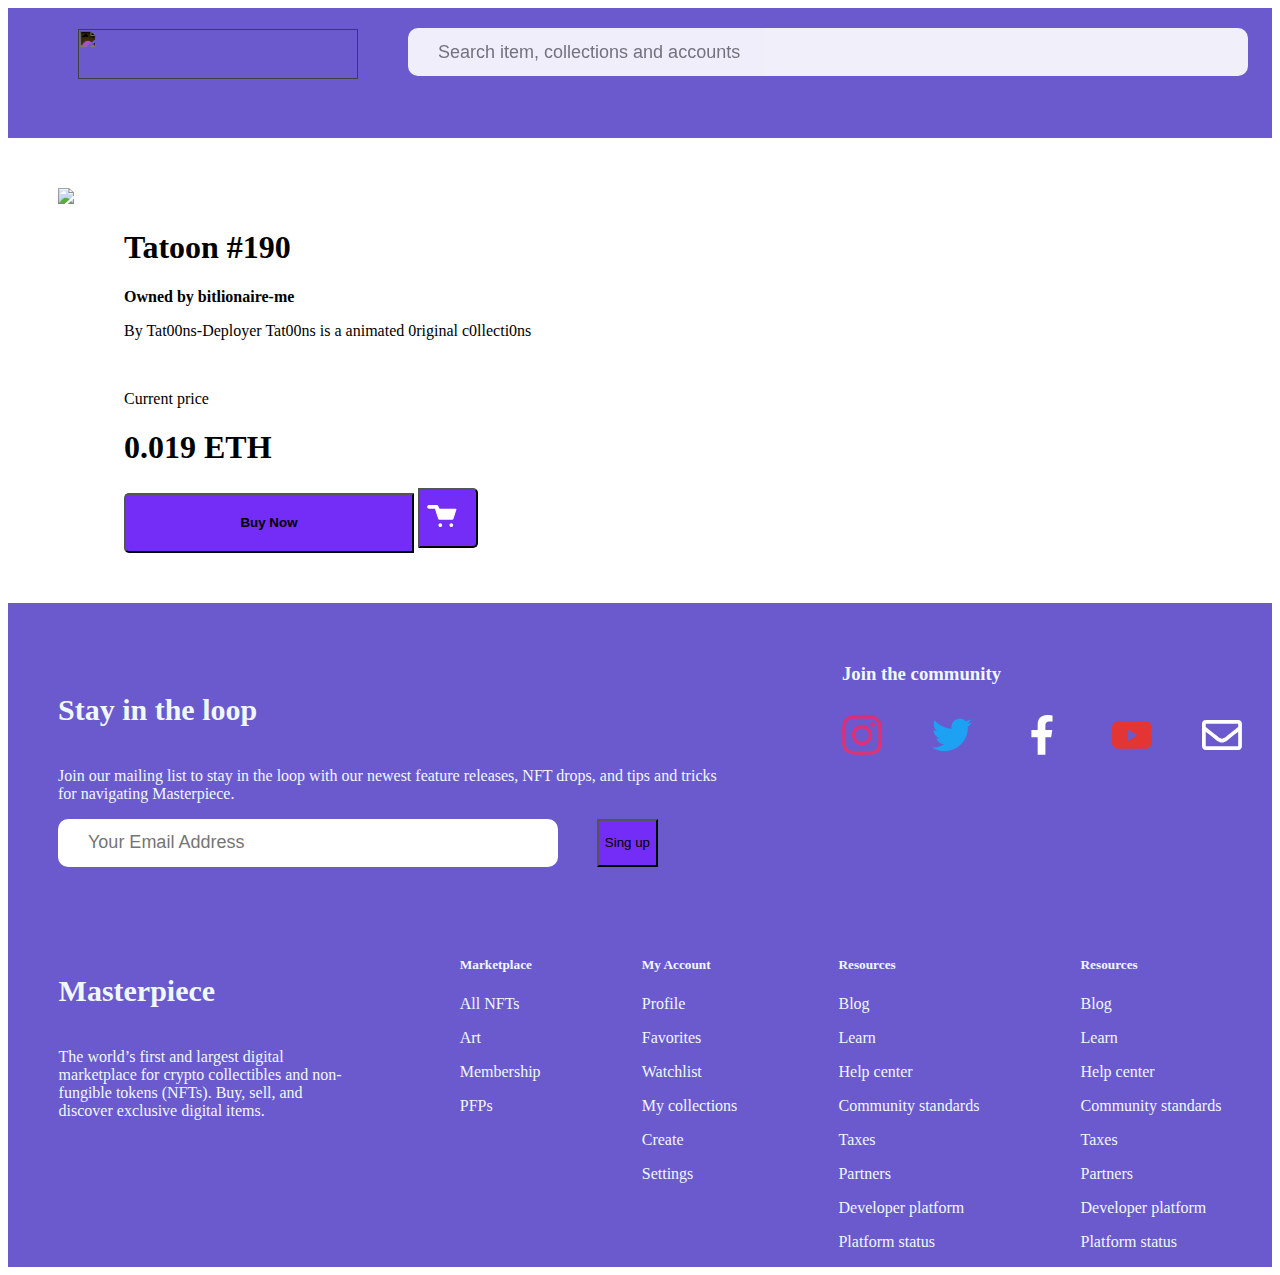
==== product.html @ c7bfcdb1 "Add files via upload" ====
<!DOCTYPE html>
<html lang="en">
<head>
    <meta charset="UTF-8">
    <meta name="viewport" content="width=device-width, initial-scale=1.0">
    <link
      href="https://cdn.jsdelivr.net/npm/bootstrap@5.3.1/dist/css/bootstrap.min.css"
      rel="stylesheet"
      integrity="sha384-4bw+/aepP/YC94hEpVNVgiZdgIC5+VKNBQNGCHeKRQN+PtmoHDEXuppvnDJzQIu9"
      crossorigin="anonymous"
    />
    <link rel="stylesheet" href="style.css" />
    <title>Document</title>
</head>
<body>
    <nav >

        <section class="nav-bar" style="background-color: slateblue;">
          <a href="index.html"><img class="logo"  src="imgs/main/Logo.png" /></a>
        
      

       
        <input
              class="search-input"
              style="opacity: 90%;"
              type="search"
              placeholder="Search item, collections and accounts"
              size="95"
            />

            <div  class="icons" >
              <svg
                class="profile"
                xmlns="http://www.w3.org/2000/svg"
                width="32"
                height="32"
                color="black"
                viewBox="0 0 32 32"
                fill="none"
                filter: invert(100%);
              >
                <path
                  d="M16 0C11.6 0 8 4.48 8 10C8 15.52 11.6 20 16 20C20.4 20 24 15.52 24 10C24 4.48 20.4 0 16 0ZM7.64 20C3.4 20.2 0 23.68 0 28V32H32V28C32 23.68 28.64 20.2 24.36 20C22.2 22.44 19.24 24 16 24C12.76 24 9.8 22.44 7.64 20Z"
                  fill="white"
                />
              </svg>
              <svg
              class="cart"
                xmlns="http://www.w3.org/2000/svg"
                width="43"
                height="32"
                viewBox="0 0 43 32"
                fill="none"
                filter: invert(100%);
              >
                <path
                  d="M2.27316 0.0108183C1.56616 0.123939 0.933045 0.513283 0.513105 1.0932C0.0931657 1.67312 -0.0792032 2.3961 0.0339176 3.10311C0.147038 3.81011 0.536382 4.44322 1.1163 4.86316C1.69622 5.2831 2.4192 5.45547 3.1262 5.34235H11.1235L11.6033 6.67523L13.7893 13.3396L15.9752 20.0041C16.1885 20.6972 17.0948 21.3369 17.7879 21.3369H36.4483C37.1947 21.3369 38.0477 20.6972 38.261 20.0041L42.5795 6.67523C42.7928 5.98213 42.4729 5.34235 41.7265 5.34235H18.0545L16.0285 1.50365C15.8127 1.06305 15.4795 0.690538 15.0656 0.427144C14.6517 0.163751 14.1732 0.0196874 13.6826 0.0108183L3.01957 0.0108183C2.85995 -0.0036061 2.69936 -0.0036061 2.53974 0.0108183C2.4332 0.0044147 2.32638 0.0044147 2.21984 0.0108183L2.27316 0.0108183ZM19.1208 26.6685C17.628 26.6685 16.455 27.8414 16.455 29.3342C16.455 30.8271 17.628 32 19.1208 32C20.6136 32 21.7866 30.8271 21.7866 29.3342C21.7866 27.8414 20.6136 26.6685 19.1208 26.6685ZM35.1154 26.6685C33.6226 26.6685 32.4496 27.8414 32.4496 29.3342C32.4496 30.8271 33.6226 32 35.1154 32C36.6082 32 37.7811 30.8271 37.7811 29.3342C37.7811 27.8414 36.6082 26.6685 35.1154 26.6685Z"
                  fill="white"
                />
              </svg>
            </div>

          </section>
    </nav>

    <main>
        <section class="product">
            <div><img src="imgs/main/main-a.webp"></div>

            <div class="product-info">
                <h1>Tatoon #190</h1>
                <p style="font-weight:700;">Owned by bitlionaire-me</p>
                
                <p>By 
                    Tat00ns-Deployer
                    Tat00ns is a animated 0riginal c0llecti0ns</p>
                    <br>
                <p>Current price</p>
                <h1>0.019 ETH</h1>
                <div>
                    <button id="buy" type="button" class="btn btn-primary" style="background-color: rgb(115, 45, 246);">Buy Now</button>
                    <button id="cart" type="button" class="btn btn-primary" style="background-color: rgb(115, 45, 246);"><svg
                          
                          xmlns="http://www.w3.org/2000/svg"
                          width="43"
                          height="22"
                          viewBox="11 0 40 32"
                          fill="none"
                        >
                          <path
                            d="M2.27316 0.0108183C1.56616 0.123939 0.933045 0.513283 0.513105 1.0932C0.0931657 1.67312 -0.0792032 2.3961 0.0339176 3.10311C0.147038 3.81011 0.536382 4.44322 1.1163 4.86316C1.69622 5.2831 2.4192 5.45547 3.1262 5.34235H11.1235L11.6033 6.67523L13.7893 13.3396L15.9752 20.0041C16.1885 20.6972 17.0948 21.3369 17.7879 21.3369H36.4483C37.1947 21.3369 38.0477 20.6972 38.261 20.0041L42.5795 6.67523C42.7928 5.98213 42.4729 5.34235 41.7265 5.34235H18.0545L16.0285 1.50365C15.8127 1.06305 15.4795 0.690538 15.0656 0.427144C14.6517 0.163751 14.1732 0.0196874 13.6826 0.0108183L3.01957 0.0108183C2.85995 -0.0036061 2.69936 -0.0036061 2.53974 0.0108183C2.4332 0.0044147 2.32638 0.0044147 2.21984 0.0108183L2.27316 0.0108183ZM19.1208 26.6685C17.628 26.6685 16.455 27.8414 16.455 29.3342C16.455 30.8271 17.628 32 19.1208 32C20.6136 32 21.7866 30.8271 21.7866 29.3342C21.7866 27.8414 20.6136 26.6685 19.1208 26.6685ZM35.1154 26.6685C33.6226 26.6685 32.4496 27.8414 32.4496 29.3342C32.4496 30.8271 33.6226 32 35.1154 32C36.6082 32 37.7811 30.8271 37.7811 29.3342C37.7811 27.8414 36.6082 26.6685 35.1154 26.6685Z"
                            fill="white"
                          />
                        </svg></button>
                </div>


            </div>
        </section>
    </main>
    


    <footer >
        <div class="foot">
        <div class="text">
          <h4>Stay in the loop</h4>
          <p>Join our mailing list to stay in the loop with our newest feature releases, NFT drops, and tips and tricks for navigating Masterpiece.</p>
          <div class="login">
            <input
                class="email-input"
                type="search"
                placeholder="Your Email Address"
                size="40"
              />
              <button type="button" class="btn btn-primary" style="background-color: rgb(115, 45, 246);">Sing up</button>
          </div>
          <br>
        </div>
  
        <div class="foot-2">
          <h3>Join the community</h3>
          <div class="comunity">
            <svg class="social-icons" xmlns="http://www.w3.org/2000/svg" width="260" height="260" viewBox="0 0 260 260" fill="none">
              <path d="M86.9929 130.113C86.9929 106.319 106.277 87.0257 130.071 87.0257C153.866 87.0257 173.16 106.319 173.16 130.113C173.16 153.906 153.866 173.2 130.071 173.2C106.277 173.2 86.9929 153.906 86.9929 130.113ZM63.6999 130.113C63.6999 166.768 93.4143 196.481 130.071 196.481C166.728 196.481 196.443 166.768 196.443 130.113C196.443 93.4572 166.728 63.744 130.071 63.744C93.4143 63.744 63.6999 93.4572 63.6999 130.113ZM183.559 61.1125C183.556 69.6785 190.498 76.6254 199.064 76.6288C207.63 76.6322 214.577 69.6909 214.581 61.1249C214.584 52.5589 207.643 45.6121 199.076 45.6086C190.514 45.6126 183.567 52.5506 183.559 61.1125ZM77.8519 235.32C65.25 234.746 58.4004 232.647 53.8486 230.873C47.8139 228.524 43.5081 225.726 38.981 221.205C34.454 216.685 31.6517 212.383 29.3127 206.349C27.5383 201.799 25.4392 194.948 24.8663 182.346C24.2397 168.722 24.1146 164.63 24.1146 130.114C24.1146 95.5976 24.25 91.5164 24.8663 77.881C25.4402 65.2795 27.5548 58.4417 29.3127 53.8786C31.6621 47.8441 34.4602 43.5385 38.981 39.0117C43.5019 34.4848 47.8035 31.6826 53.8486 29.3437C58.3984 27.5694 65.25 25.4703 77.8519 24.8975C91.4765 24.2709 95.5692 24.1458 130.071 24.1458C164.573 24.1458 168.67 24.2812 182.306 24.8975C194.908 25.4714 201.746 27.5859 206.309 29.3437C212.344 31.6826 216.65 34.491 221.177 39.0117C225.704 43.5323 228.496 47.8441 230.845 53.8786C232.62 58.4282 234.719 65.2795 235.292 77.881C235.918 91.5164 236.043 95.5976 236.043 130.114C236.043 164.63 235.918 168.711 235.292 182.346C234.718 194.948 232.608 201.797 230.845 206.349C228.496 212.383 225.698 216.689 221.177 221.205C216.656 225.722 212.344 228.524 206.309 230.873C201.76 232.648 194.908 234.747 182.306 235.32C168.681 235.946 164.589 236.071 130.071 236.071C95.5537 236.071 91.4723 235.946 77.8519 235.32ZM76.7816 1.6448C63.0216 2.27141 53.619 4.45316 45.4076 7.64824C36.9036 10.9477 29.7046 15.3743 22.5108 22.5565C15.3169 29.7387 10.9015 36.9488 7.60188 45.4525C4.40667 53.6687 2.22483 63.0657 1.5982 76.8252C0.96123 90.6065 0.81543 95.0124 0.81543 130.113C0.81543 165.213 0.96123 169.619 1.5982 183.4C2.22483 197.161 4.40667 206.557 7.60188 214.773C10.9015 223.271 15.3179 230.49 22.5108 237.669C29.7036 244.848 36.9036 249.268 45.4076 252.577C53.6345 255.772 63.0216 257.954 76.7816 258.581C90.5707 259.207 94.9695 259.363 130.071 259.363C165.173 259.363 169.579 259.218 183.361 258.581C197.122 257.954 206.518 255.772 214.735 252.577C223.234 249.268 230.438 244.851 237.632 237.669C244.826 230.487 249.232 223.271 252.541 214.773C255.736 206.557 257.928 197.16 258.544 183.4C259.171 169.609 259.317 165.213 259.317 130.113C259.317 95.0124 259.171 90.6065 258.544 76.8252C257.918 63.0647 255.736 53.6635 252.541 45.4525C249.232 36.954 244.814 29.7501 237.632 22.5565C230.449 15.3629 223.234 10.9477 214.745 7.64824C206.518 4.45316 197.121 2.26107 183.371 1.6448C169.589 1.0182 165.183 0.862061 130.082 0.862061C94.9798 0.862061 90.5707 1.00786 76.7816 1.6448Z" fill="url(#paint0_radial_78_11)"/>
              <defs>
                <radialGradient id="paint0_radial_78_11" cx="0" cy="0" r="1" gradientUnits="userSpaceOnUse" gradientTransform="translate(550.332 4156.42) scale(5399.44)">
                  <stop offset="0.09" stop-color="#FA8F21"/>
                  <stop offset="0.78" stop-color="#D82D7E"/>
                </radialGradient>
              </defs>
            </svg>
  
            <svg class="social-icons" xmlns="http://www.w3.org/2000/svg" width="259" height="211" viewBox="0 0 259 211" fill="none">
              <path d="M81.2936 210.037C178.846 210.037 232.188 129.215 232.188 59.1427C232.188 56.8493 232.188 54.5559 232.045 52.2829C242.424 44.7727 251.382 35.4743 258.501 24.8233C248.826 29.1146 238.562 31.9308 228.052 33.1779C239.119 26.5437 247.4 16.1162 251.355 3.83441C240.942 10.0154 229.55 14.3714 217.67 16.7144C209.675 8.21301 199.101 2.58372 187.584 0.697731C176.067 -1.18826 164.249 0.774186 153.96 6.28138C143.671 11.7886 135.483 20.5335 130.665 31.1627C125.846 41.792 124.666 53.713 127.305 65.081C106.219 64.0246 85.591 58.5455 66.7598 48.9994C47.9287 39.4533 31.3157 26.0537 17.9993 9.67035C11.2104 21.3425 9.12539 35.1633 12.1689 48.3188C15.2123 61.4742 23.1554 72.9751 34.3808 80.4797C25.9989 80.1964 17.806 77.9148 10.4842 73.8247V74.5004C10.4828 86.7314 14.7072 98.5872 22.4425 108.061C30.1778 117.536 40.949 124.046 52.933 126.491C45.1209 128.619 36.9248 128.928 28.9749 127.392C32.3596 137.936 38.9564 147.158 47.842 153.767C56.7275 160.377 67.4571 164.042 78.5292 164.251C59.7312 178.972 36.531 186.948 12.6548 186.899C8.42571 186.901 4.20018 186.655 0 186.161C24.2503 201.738 52.4716 210.005 81.2936 209.976" fill="#1DA1F2"/>
            </svg>
  
            <svg class="social-icons" xmlns="http://www.w3.org/2000/svg"  width="111" height="209" viewBox="0 0 111 209" fill="none">
              <path d="M103.353 116.267L109.108 78.9055H73.2615V54.671C73.2615 44.4724 78.2598 34.4756 94.3152 34.4756H110.623V2.66786C110.623 2.66786 95.8298 0.143433 81.6931 0.143433C52.1573 0.143433 32.8706 18.0164 32.8706 50.43V78.9055H0.0531006V116.267H32.8706V208.156H73.2615V116.267H103.353Z" fill="white"/>
            </svg>
          
            <svg class="social-icons" xmlns="http://www.w3.org/2000/svg" width="259" height="179" viewBox="0 0 259 179" fill="none">
              <path fill-rule="evenodd" clip-rule="evenodd" d="M217.388 178.666H41.113C18.5008 178.666 0 160.102 0 137.412V41.254C0 18.5643 18.5008 0 41.113 0H217.388C240 0 258.501 18.5643 258.501 41.254V137.412C258.501 160.102 240 178.666 217.388 178.666ZM99.7625 54.1782V130.483L166.589 91.6898L99.7625 54.1782Z" fill="#E43535"/>
            </svg>
  
            <svg class="social-icons" xmlns="http://www.w3.org/2000/svg" filter = "invert(100%)" width="259" height="194" viewBox="0 0 259 194" fill="none">
              <path d="M234.267 0H24.2345C10.85 0 0 10.85 0 24.2345V169.641C0 183.026 10.85 193.876 24.2345 193.876H234.267C247.651 193.876 258.501 183.026 258.501 169.641V24.2345C258.501 10.85 247.651 0 234.267 0ZM234.267 24.2345V44.8363C222.946 54.055 204.899 68.3897 166.316 98.6016C157.813 105.29 140.97 121.358 129.251 121.17C117.533 121.36 100.685 105.287 92.1855 98.6016C53.6087 68.3943 35.5565 54.0565 24.2345 44.8363V24.2345H234.267ZM24.2345 169.641V75.9337C35.8034 85.1484 52.2097 98.079 77.2161 117.66C88.2514 126.347 107.577 145.523 129.251 145.406C150.818 145.523 169.898 126.625 181.281 117.665C206.287 98.0836 222.697 85.1494 234.267 75.9342V169.641H24.2345Z" fill="black"/>
            </svg>
          
          </div>
  
        </div>
  
      </div>
  
      <footer class="foot-3">
        <div class="info">
        <h4>Masterpiece</h4>
        <p>The world’s first and largest digital marketplace for crypto collectibles and non-fungible tokens (NFTs). Buy, sell, and discover exclusive digital items.</p>
      </div>
  
      <div>
        <h5>Marketplace</h5>
        <p>All NFTs</p>
        <p>Art</p>
        <p>Membership</p>
        <p>PFPs</p>
      </div>
  
      <div>
        <h5>My Account</h5>
        <p>Profile</p>
        <p>Favorites</p>
        <p>Watchlist</p>
        <p>My collections</p>
        <p>Create</p>
        <p>Settings</p>
      </div>
  
      <div>
        <h5>Resources</h5>
        <p>Blog</p>
        <p>Learn</p>
        <p>Help center</p>
        <p>Community standards</p>
        <p>Taxes</p>
        <p>Partners</p>
        <p>Developer platform</p>
        <p>Platform status</p>
      </div>
  
      <div>
        <h5>Resources</h5>
        <p>Blog</p>
        <p>Learn</p>
        <p>Help center</p>
        <p>Community standards</p>
        <p>Taxes</p>
        <p>Partners</p>
        <p>Developer platform</p>
        <p>Platform status</p>
      </div>
      </footer>
      </footer>
  
</body>
</html>
---- style.css ----
/* .background{
    margin: 0;
    padding: 0;
    position: relative;
    width: 100%;
    height: 100vh;
    background-size: cover;
    background-repeat: no-repeat;
} */

  /* .header {
    position: relative;
    width: 100%;
    height: 100vh;
    background-image: url('imgs/main/main-a.webp');
    background-size: cover;
    background-repeat: no-repeat;
  } */



.bgimg img{
    /* position: relative; */
    /* display: block; */
    background-size: cover;
    display: flex;
    margin: 0;
    padding: 0;
    width: 1515px;
    height: 700px;
    filter: blur(15px);
    backdrop-filter: blur(60px);

    position: absolute;
    /* top: 150px; */
    /* left: 0; */
    /* bottom: 120px; */
    /* opacity: 50; Initial state, not visible */
    /* transition: opacity 10s ease-in-out, transform 10s ease-in-out; */


    /* transition: opacity 1s ease-in-out, transform 1s ease-in-out;

    background: linear-gradient(0deg, rgb(255, 255, 255) 5%, rgba(0, 0, 0, 0) 60%) rgba(0, 0, 0, 0.5);
    background-color: violet; */
    /* background: linear-gradient(to bottom, rgba(0, 0, 0, 0), rgba(0, 0, 0, 0.5)), url('your-image-url.jpg'); */


    /* display: flex; */ 
    /* background: linear-gradient(to right, rgba(232, 0, 0, 0.8), rgba(0, 0, 0, 0)); */
    /* mask: linear-gradient(to right, transparent 0%, black 50%, transparent 100%); */

}
.bgimg{
    display: block;
    width: 100%;
    height: auto;
    /* background-color: rgb(255, 255, 255); */




    /* /////////////////////////////////////////////////////////////////////////////////////////////////////////////////////////////////////////////////////// */
   

}
.navbar{
    /* background-color: rgb(0, 0, 0); */
    height: 0;
    margin: 0;
    padding: 1px;
    display: flex;
    display: inline-block; /* Ensures the wrapper only takes up the necessary space */
  /* background: linear-gradient(to right, rgba(255, 255, 255, 0.8), rgb(3, 255, 53)); */
  /* mask: linear-gradient(to right, transparent 0%, black 50%, transparent 100%); */
  backdrop-filter: brightness(150%);



}

.nav-bar{
    /* background-color: aquamarine; */
    height: 90px;
    /* margin: 10px; */
    padding: 20px;
    display: flex;
}

.nav{
    display: flex;
}
/* top-three */

.logo{
    display: flex;
    width: 280px; /* Desired rectangle width */
    height: 50px;
    margin-top: 1px; 
    margin-left: 50px;
    /* padding-left: 90px; */
    display:flex ;
    cursor: pointer;
    
    filter: invert(100%);
    
    /* background-image: url("imgs/main/Logo.png"); */
    /* overflow: hidden; */
    /* position: relative; */
}


.search-input{
    display: flex;
    font-size: 18px;
    height: 48px;
    width: 840px;
    margin-left: 50px;
    /* margin-top: 1.5px; */
    opacity: 20%;
    border-radius: 10px;
    border: none;
    padding: 0 0 0 30px;
    
}


                                                                                                     
.icons{
    /* margin: 0px 20px 500px 1100px; */
    /* padding:  50px; */
    /* background-color: black; */
    display: flex;
    margin-left: 70px;
    margin-top: 10px;
    display: flex;
    width: 100px;
    height: 40px;
    justify-content: space-between;
    opacity: 90%;
    
    

    /* display: flex; */
    /* justify-content: space-between; */
}




.profile{
    height: 25px;
    cursor: pointer;
}
.cart{
    height: 25px;
    cursor: pointer;
}
.veriants{
    color: aliceblue;
    /* background-color: tomato; */
    display: flex;
    width: 550px;
    font-size: 20px;
    margin-left: 50px;
    padding-left: 90px;
    opacity: 90%;
    /* display:flex ; */
    justify-content: space-between;
    margin: 10px;
    cursor: pointer;
}

.main-four{
    padding: 40px 50px 70px 45px;
    /* background-color: teal; */
    height: 550px;
    width: 1600px;
}
.main-a{
    /* margin: 50px 10px 60px 50px; */
    float: left;
    margin: 20px;
    /* background-color: rgb(29, 222, 78); */
    height: 320px;
    width: 320px;
    cursor: pointer;
    
}


.main-a img{
    border-radius: 20px;
}

/* h2{
    margin: 50px;
} */


.container{
    display: flex;
    /* margin: 60px; */
    justify-content: space-between;
}

.email-input{
    font-size: 18px;
    height: 48px;
    width: 500px;
    /* margin-left: 50px; */
    /* margin-top: 1.5px; */
    border-radius: 10px;
    border: none;
    padding: 0 0 0 30px;
}

footer{
    background-color: slateblue;
    
    height: auto;
}

.foot{
    display: flex;
}

.text{
    color: aliceblue;
    padding: 50px;
    width: 700px;
    
}
h4{
    font-size: 30px;
}
.login{
    display: flex;
    justify-content: space-between;
    width: 600px;
    
}

.foot-2{
    margin: 50px 0 0 30px;
}
h3{
    margin: 10px 0 0 30px;
    color: aliceblue;
}
.comunity{
    display: flex;
    margin: 30px;
    justify-content: space-between;
    height: 80px;
    width: 400px;
}
.social-icons{
    /* background-color: rgb(118, 20, 246); */
    display: flex;
    height: 40px;
    width: 40px;
}

.facebook{
    padding: 5px;
}

.foot-3{
    color: aliceblue;
    display: flex;
    justify-content: space-between;
    justify-content: space-around;
}
.info{
    width: 300px;
}
.product{
    display: flex;
    /* justify-content: space-between; */
    width: 1300px;
    /* background-color: aqua; */
    margin: 50px;
    height: auto;
}
.product-info{
    margin:20px 0 0 50px;
}
#buy{
    width: 290px;
    font-weight: 700;
    height: 60px;
    border-radius: 5px 0 0 5px;
}
#cart{
    height: 60px;
    width: 60px;
    border-radius: 0 5px 5px 0
}
.add-cart{
    height: 25px;


}

.first img{
    display: flex;
    margin-top: 0;
    height: 340px;
    width:1530px ;
    
}
.top{
    display: flex;
    
}
.profile-img{
    border-radius: 10px;
}

.profile-img img{
    position: absolute;
    height: 180px;
    margin:200px 0 0 45px ;
    border: solid white 10px;
    border-radius: 15px;
    box-shadow: 0 1px 1px 0 rgb(70, 70, 70) ;

}
.profile-info{
    margin: 45px 0 0 50px;
}
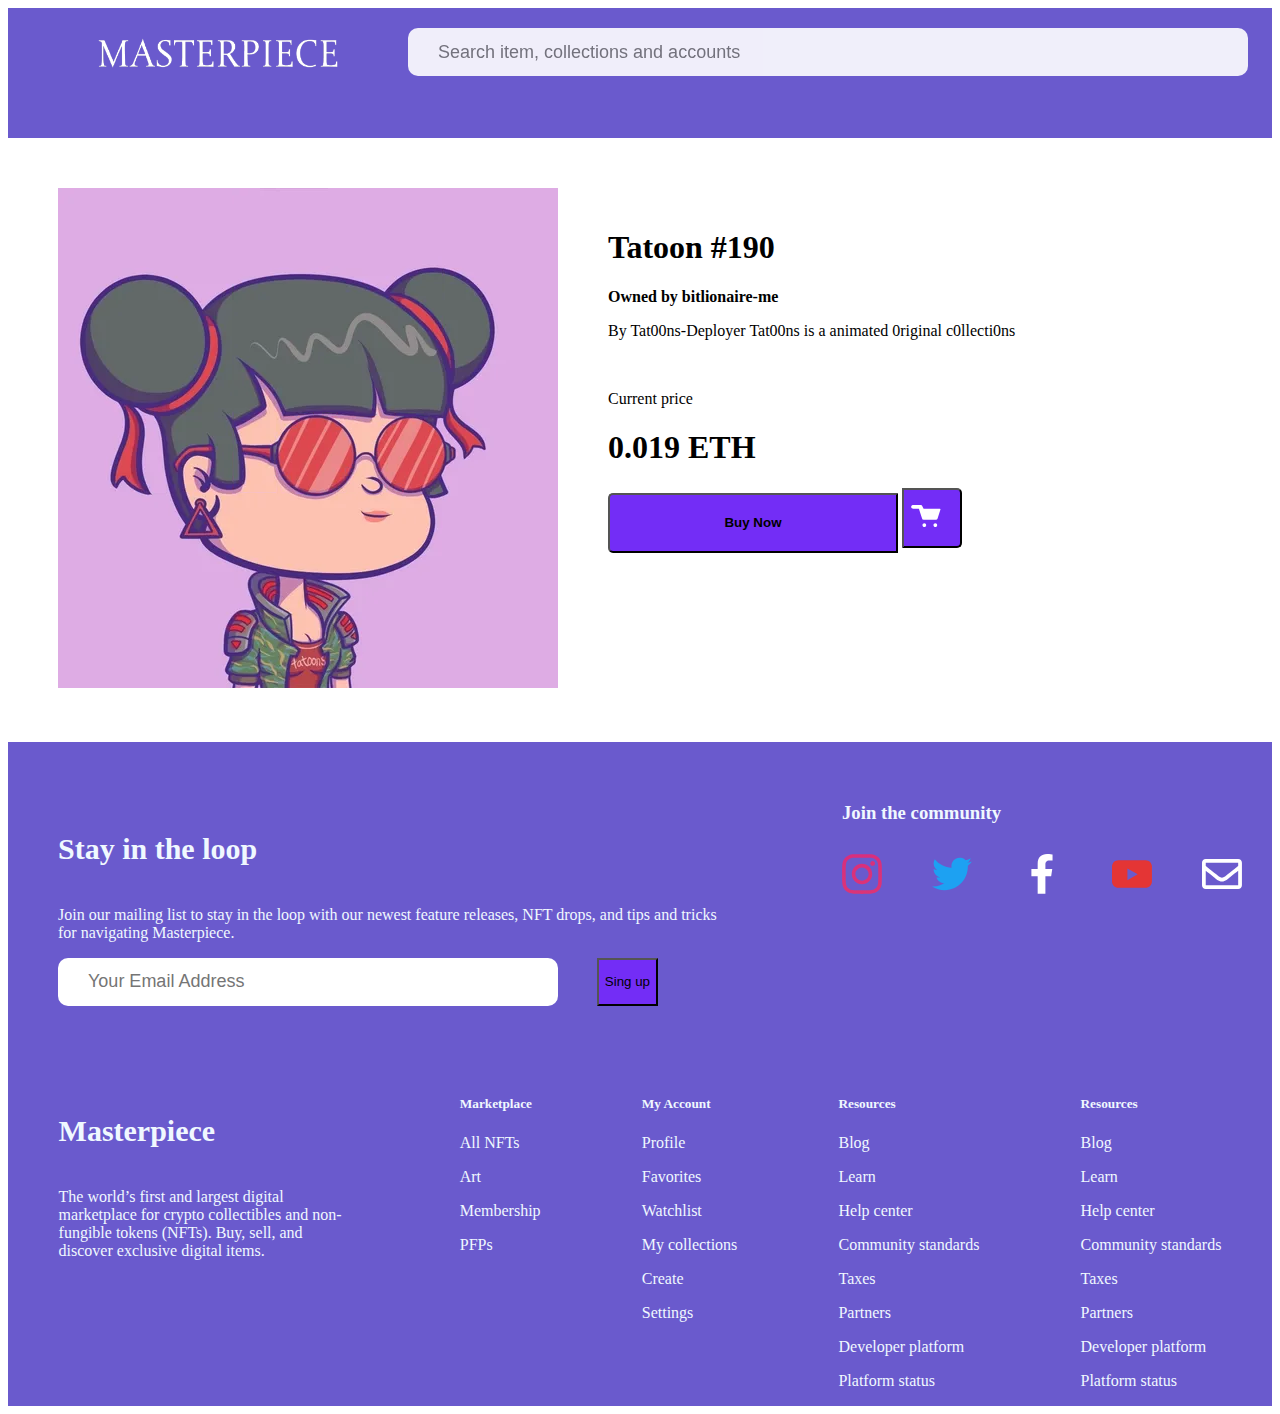
==== commit cfb75cfa: "Update product.html" ====
--- a/product.html
+++ b/product.html
@@ -16,7 +16,7 @@
     <nav >
 
         <section class="nav-bar" style="background-color: slateblue;">
-          <a href="index.html"><img class="logo"  src="imgs/main/Logo.png" /></a>
+          <a href="index.html"><img class="logo"  src="Logo.png" /></a>
         
       
 
@@ -66,7 +66,7 @@
 
     <main>
         <section class="product">
-            <div><img src="imgs/main/main-a.webp"></div>
+            <div><img src="main-a.webp"></div>
 
             <div class="product-info">
                 <h1>Tatoon #190</h1>
@@ -205,4 +205,4 @@
       </footer>
   
 </body>
-</html>+</html>
